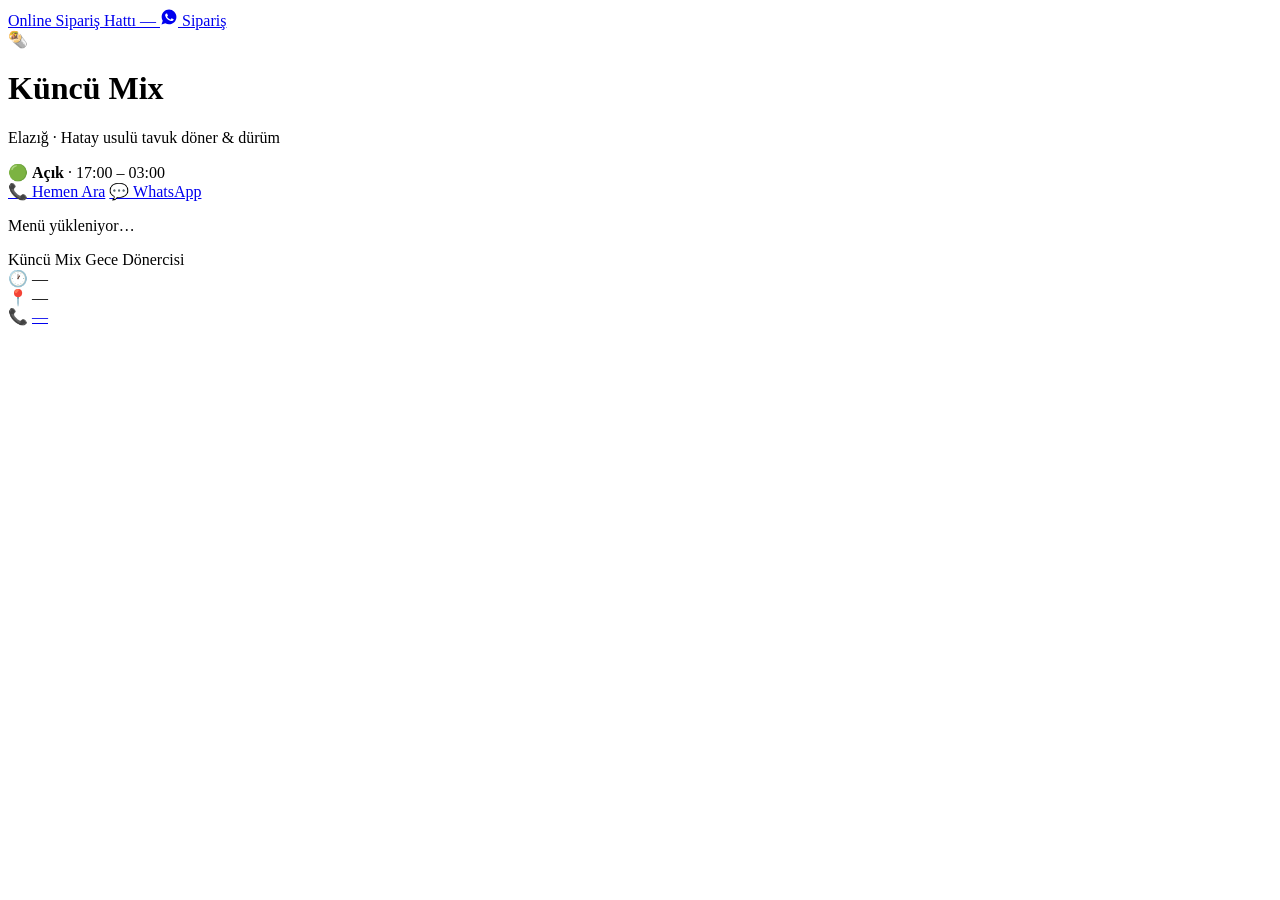
==== index.html @ 22d27f3a "upload index.html" ====
<!DOCTYPE html>
<html lang="tr">
<head>
  <meta charset="UTF-8" />
  <meta name="viewport" content="width=device-width, initial-scale=1, viewport-fit=cover" />
  <meta name="theme-color" content="#0f0d12" />
  <meta name="description" content="Küncü Mix Gece Dönercisi Elazığ - Güncel menü, indirimli fiyatlar ve WhatsApp ile sipariş." />
  <meta property="og:title" content="Küncü Mix Gece Dönercisi" />
  <meta property="og:description" content="Elazığ · Hatay usulü tavuk döner & dürüm. Menü için QR'ı okutun." />
  <meta property="og:type" content="restaurant" />
  <title>Küncü Mix Gece Dönercisi · Menü</title>

  <link rel="icon" href="assets/logo.svg" type="image/svg+xml" />
  <link rel="apple-touch-icon" href="assets/logo.svg" />
  <link rel="stylesheet" href="style.css" />
</head>
<body>

  <!-- ONLINE SİPARİŞ HATTI -->
  <div class="orderline" id="orderLine">
    <a class="orderline__call" id="orderLineCall" href="#" aria-label="Sipariş hattını ara">
      <span class="orderline__pulse" aria-hidden="true"></span>
      <span class="orderline__text">
        <span class="orderline__label">Online Sipariş Hattı</span>
        <span class="orderline__num" id="orderLineNum">—</span>
      </span>
    </a>
    <a class="orderline__wa" id="orderLineWa" href="#" aria-label="WhatsApp ile sipariş ver">
      <svg viewBox="0 0 24 24" width="18" height="18" aria-hidden="true"><path fill="currentColor" d="M12.04 2C6.6 2 2.2 6.4 2.2 11.84c0 1.9.53 3.68 1.45 5.2L2 22l5.1-1.6a9.9 9.9 0 0 0 4.94 1.3h.01c5.43 0 9.84-4.4 9.84-9.84 0-2.63-1.02-5.1-2.88-6.96A9.77 9.77 0 0 0 12.04 2Zm5.8 14.06c-.24.68-1.42 1.3-1.96 1.35-.5.05-.96.24-3.25-.68-2.77-1.1-4.5-3.94-4.64-4.13-.14-.2-1.1-1.47-1.1-2.8s.7-1.98.94-2.25c.24-.27.53-.34.7-.34l.5.01c.16 0 .38-.06.6.46.24.55.8 1.94.86 2.08.07.14.11.3.02.49-.1.2-.15.32-.29.49-.14.17-.3.38-.42.5-.14.15-.29.3-.13.6.17.28.74 1.22 1.6 1.98 1.1.98 2.02 1.28 2.3 1.42.29.14.46.12.63-.07.17-.2.72-.84.91-1.13.19-.28.38-.23.64-.14.27.1 1.68.79 1.97.94.28.14.47.2.54.32.07.12.07.7-.17 1.38Z"/></svg>
      <span>Sipariş</span>
    </a>
  </div>

  <!-- HERO -->
  <header class="hero">
    <div class="logo-badge">🌯</div>
    <h1 id="brandName">Küncü Mix</h1>
    <p class="tagline" id="brandSubtitle">Elazığ · Hatay usulü tavuk döner &amp; dürüm</p>

    <div class="badges">
      <span class="badge open" id="badgeStatus">🟢 <b>Açık</b> · <span id="badgeHours">17:00 – 03:00</span></span>
      <a class="badge" id="badgeRating" href="#" target="_blank" rel="noopener" hidden title="Google yorumlarını gör"><span class="star">★</span> <b id="ratingVal">5.0</b> · <span id="ratingCount">12</span> değerlendirme <span class="badge__go">›</span></a>
      <span class="badge" id="badgeDelivery" hidden>🛵 <span id="deliveryText"></span></span>
    </div>

    <div class="cta-row">
      <a class="btn primary" id="heroCall" href="#"><span>📞</span> <span id="heroCallNum">Hemen Ara</span></a>
      <a class="btn" id="heroWa" href="#">💬 WhatsApp</a>
      <a class="btn" id="heroInstagram" href="#" target="_blank" rel="noopener" hidden>📸 Instagram</a>
    </div>
  </header>

  <!-- KAYMALI KATEGORİLER (ortada) -->
  <nav class="catnav" aria-label="Menü kategorileri">
    <div class="catnav__inner" id="catNav"></div>
  </nav>

  <!-- MENÜ -->
  <main class="menu" id="menuRoot">
    <div class="loading" id="loading">
      <div class="spinner"></div>
      <p>Menü yükleniyor…</p>
    </div>
  </main>

  <!-- FOOTER -->
  <footer class="site-footer">
    <div class="shop-logo" id="footerBrand">Küncü Mix Gece Dönercisi</div>
    <div class="fline" id="footerHours">🕐 <span id="footerHoursText">—</span></div>
    <div class="fline" id="footerAddress">📍 <span id="footerAddressText">—</span></div>
    <div class="fline" id="footerPhone">📞 <a id="footerPhoneLink" href="#">—</a></div>
    <div class="fline" id="footerInstagram" hidden>📸 <a id="footerInstagramLink" href="#" target="_blank" rel="noopener">Instagram</a></div>
    <div class="fline" id="footerReview" hidden><a class="btn" id="googleReviewBtn" href="#" target="_blank" rel="noopener"><span class="star">★</span> Bizi Google'da puanlayın</a></div>
    <div class="note" id="footerNotice"></div>
  </footer>

  <!-- ÜRÜN DETAYI -->
  <div class="sheet" id="detailSheet" hidden>
    <div class="sheet__backdrop" data-close-detail></div>
    <div class="sheet__panel" role="dialog" aria-modal="true" aria-labelledby="detailTitle">
      <div class="sheet__head">
        <h2 id="detailTitle">Ürün</h2>
        <button class="sheet__close" data-close-detail aria-label="Kapat">✕</button>
      </div>
      <div class="detail__img" id="detailImgWrap">🍽️</div>
      <p class="detail__desc" id="detailDesc"></p>
      <div class="detail__options" id="detailOptions" hidden></div>
      <div class="detail__price">
        <span class="price" id="detailPrice"></span>
        <span class="old" id="detailOld" hidden></span>
        <span class="disc" id="detailDisc" hidden>İNDİRİM</span>
      </div>
      <div class="detail__act" id="detailAct"></div>
    </div>
  </div>

  <!-- SEPET ÇUBUĞU -->
  <button class="cartbar" id="cartBar" hidden>
    <span class="cartbar__left">
      <span class="cartbar__count" id="cartCount">0</span>
      <span class="cartbar__label">ürün</span>
    </span>
    <span class="cartbar__total" id="cartTotal">0 TL</span>
    <span class="cartbar__cta">Sepeti Gör</span>
  </button>

  <!-- SEPET PANELİ -->
  <div class="sheet" id="cartSheet" hidden>
    <div class="sheet__backdrop" data-close-cart></div>
    <div class="sheet__panel" role="dialog" aria-modal="true" aria-labelledby="cartTitle">
      <div class="sheet__head">
        <h2 id="cartTitle">Sepetiniz</h2>
        <button class="sheet__close" data-close-cart aria-label="Kapat">✕</button>
      </div>

      <ul class="cart-list" id="cartList"></ul>

      <div class="sheet__foot">
        <div class="order-info">
          <p class="order-info__title">🛵 Teslimat Bilgileri</p>
          <label class="oi-label" for="custName">Ad Soyad <span class="oi-opt">(opsiyonel)</span></label>
          <input id="custName" class="oi-input" type="text" inputmode="text" autocomplete="name" placeholder="Adınız Soyadınız" />
          <label class="oi-label" for="custAddress">Teslimat Adresi</label>
          <textarea id="custAddress" class="oi-input" rows="2" autocomplete="street-address"
            placeholder="Mahalle, sokak, bina no, daire, kat, tarif..."></textarea>
        </div>

        <div class="pay">
          <p class="order-info__title">💳 Ödeme Yöntemi</p>
          <div class="pay__opts" id="payOpts">
            <button type="button" class="pay__opt" data-pay="Nakit / Havale-EFT">💵 Nakit / Havale-EFT</button>
            <button type="button" class="pay__opt" data-pay="Kredi Kartı">💳 Kredi Kartı</button>
          </div>
        </div>

        <div class="sheet__total">
          <span>Toplam</span>
          <strong id="cartGrandTotal">0 TL</strong>
        </div>
        <a class="btn btn--wa btn--block" id="orderWaBtn" href="#" target="_blank" rel="noopener">
          <svg viewBox="0 0 24 24" width="20" height="20" aria-hidden="true"><path fill="currentColor" d="M12.04 2C6.6 2 2.2 6.4 2.2 11.84c0 1.9.53 3.68 1.45 5.2L2 22l5.1-1.6a9.9 9.9 0 0 0 4.94 1.3h.01c5.43 0 9.84-4.4 9.84-9.84 0-2.63-1.02-5.1-2.88-6.96A9.77 9.77 0 0 0 12.04 2Zm5.8 14.06c-.24.68-1.42 1.3-1.96 1.35-.5.05-.96.24-3.25-.68-2.77-1.1-4.5-3.94-4.64-4.13-.14-.2-1.1-1.47-1.1-2.8s.7-1.98.94-2.25c.24-.27.53-.34.7-.34l.5.01c.16 0 .38-.06.6.46.24.55.8 1.94.86 2.08.07.14.11.3.02.49-.1.2-.15.32-.29.49-.14.17-.3.38-.42.5-.14.15-.29.3-.13.6.17.28.74 1.22 1.6 1.98 1.1.98 2.02 1.28 2.3 1.42.29.14.46.12.63-.07.17-.2.72-.84.91-1.13.19-.28.38-.23.64-.14.27.1 1.68.79 1.97.94.28.14.47.2.54.32.07.12.07.7-.17 1.38Z"/></svg>
          WhatsApp ile Sipariş Ver
        </a>
        <button class="btn btn--ghost btn--block" id="clearCartBtn" type="button">Sepeti Temizle</button>
      </div>
    </div>
  </div>

  <!-- TOAST -->
  <div class="toast" id="toast" hidden></div>

  <script src="script.js"></script>
</body>
</html>
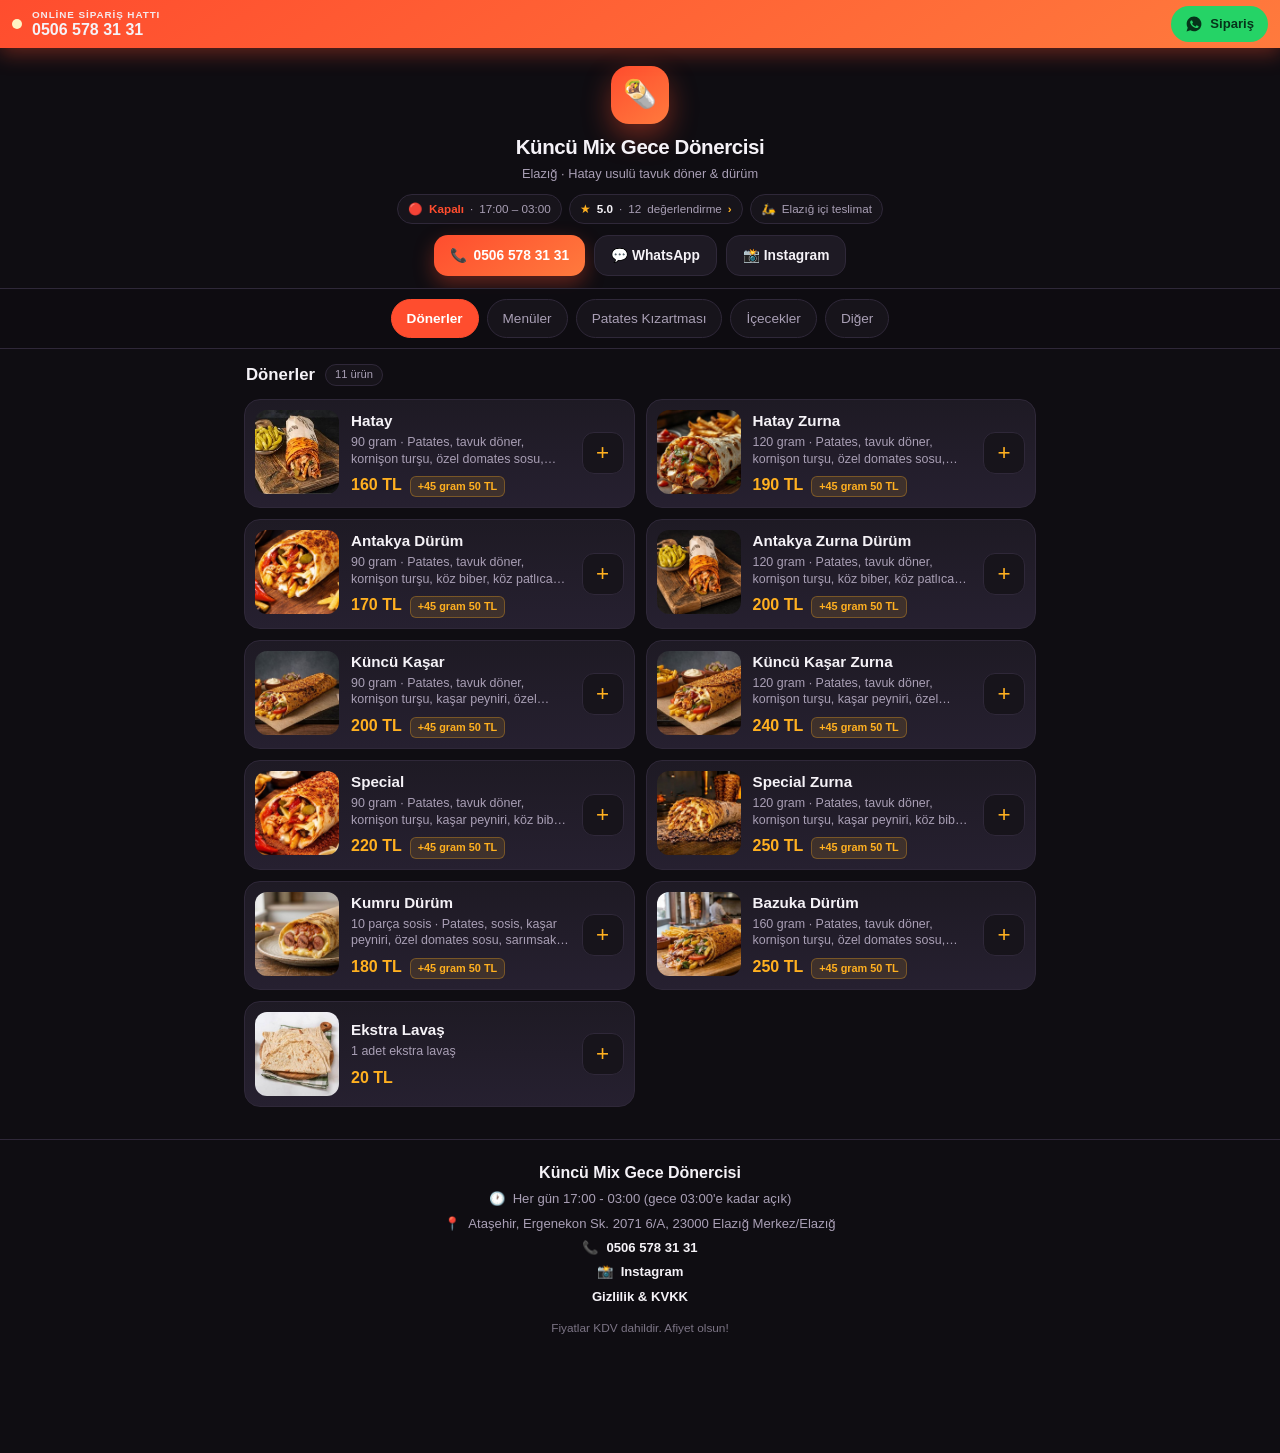
==== commit 9b5a669c: "upload index.html" ====
--- a/index.html
+++ b/index.html
@@ -71,6 +71,7 @@
     <div class="fline" id="footerPhone">📞 <a id="footerPhoneLink" href="#">—</a></div>
     <div class="fline" id="footerInstagram" hidden>📸 <a id="footerInstagramLink" href="#" target="_blank" rel="noopener">Instagram</a></div>
     <div class="fline" id="footerReview" hidden><a class="btn" id="googleReviewBtn" href="#" target="_blank" rel="noopener"><span class="star">★</span> Bizi Google'da puanlayın</a></div>
+    <div class="fline"><a href="gizlilik.html">Gizlilik &amp; KVKK</a></div>
     <div class="note" id="footerNotice"></div>
   </footer>
 
@@ -133,6 +134,8 @@
           </div>
         </div>
 
+        <p class="privacy-note">Bilgileriniz yalnızca siparişiniz için kullanılır. <a href="gizlilik.html" target="_blank" rel="noopener">Gizlilik &amp; KVKK</a></p>
+
         <div class="sheet__total">
           <span>Toplam</span>
           <strong id="cartGrandTotal">0 TL</strong>
--- a/style.css
+++ b/style.css
@@ -0,0 +1,352 @@
+/* ============================================================
+   Küncü Mix QR Menü — stil
+   Google Sites tasarımının kopyası + sipariş özellikleri
+   Palet: koyu mor-siyah tema, turuncu/amber vurgu, yeşil indirim
+   ============================================================ */
+
+:root {
+  --bg: #0f0d12;
+  --bg-soft: #17141b;
+  --card: #1e1a24;
+  --card-2: #262030;
+  --line: #2f2839;
+  --text: #f5f2f7;
+  --muted: #a99fb5;
+  --accent: #ff4d2e;
+  --accent-2: #ffb020;
+  --green: #37d67a;
+  --radius: 16px;
+
+  --wa: #25d366;
+  --wa-dark: #1da851;
+  --accent-grad: linear-gradient(145deg, #ff4d2e, #ff7a3d);
+
+  --orderline-h: 48px;
+  --topbar-h: 0px;
+  --catnav-h: 56px;
+  --safe-bottom: env(safe-area-inset-bottom, 0px);
+}
+
+* { box-sizing: border-box; -webkit-tap-highlight-color: transparent; }
+[hidden] { display: none !important; }
+
+html { scroll-behavior: smooth; }
+
+body {
+  margin: 0;
+  background: var(--bg);
+  color: var(--text);
+  line-height: 1.4;
+  font-family: -apple-system, BlinkMacSystemFont, "Segoe UI", Roboto, "Helvetica Neue", Arial, sans-serif;
+  -webkit-font-smoothing: antialiased;
+  padding-bottom: calc(90px + var(--safe-bottom));
+}
+
+img { display: block; max-width: 100%; }
+a { color: inherit; text-decoration: none; }
+button { font: inherit; color: inherit; cursor: pointer; }
+
+/* ---------- ONLINE SİPARİŞ HATTI ---------- */
+.orderline {
+  position: sticky;
+  top: 0;
+  z-index: 41;
+  height: var(--orderline-h);
+  display: flex;
+  align-items: center;
+  gap: 8px;
+  padding: 0 12px;
+  background: var(--accent-grad);
+  box-shadow: 0 6px 20px rgba(255, 77, 46, .35);
+}
+.orderline__call { display: flex; align-items: center; gap: 10px; flex: 1; min-width: 0; }
+.orderline__pulse { flex: none; width: 10px; height: 10px; border-radius: 50%; background: #fff3c4; animation: pulse 1.6s ease-out infinite; }
+@keyframes pulse {
+  0% { box-shadow: 0 0 0 0 rgba(255, 243, 196, .8); }
+  70% { box-shadow: 0 0 0 11px rgba(255, 243, 196, 0); }
+  100% { box-shadow: 0 0 0 0 rgba(255, 243, 196, 0); }
+}
+.orderline__text { display: flex; flex-direction: column; line-height: 1.12; min-width: 0; }
+.orderline__label { font-size: .62rem; font-weight: 700; letter-spacing: .9px; text-transform: uppercase; opacity: .95; }
+.orderline__num { font-size: 1rem; font-weight: 800; white-space: nowrap; }
+.orderline__wa {
+  flex: none;
+  display: inline-flex; align-items: center; gap: 7px;
+  padding: 9px 14px; border-radius: 999px;
+  background: var(--wa); color: #06331a; font-weight: 800; font-size: .82rem;
+}
+.orderline__wa:active { transform: scale(.96); }
+
+/* ---------- HERO ---------- */
+.hero { padding: 18px 16px 12px; text-align: center; }
+.logo-badge {
+  width: 58px; height: 58px; border-radius: 18px; margin: 0 auto 9px;
+  display: grid; place-items: center;
+  background: linear-gradient(145deg, var(--accent), #ff7a3d);
+  box-shadow: 0 12px 28px rgba(255, 77, 46, .4);
+  font-size: 27px;
+}
+.hero h1 { font-size: 1.28rem; margin: 0 0 3px; letter-spacing: -.4px; }
+.tagline { color: var(--muted); font-size: .8rem; margin: 0 0 11px; }
+
+.badges { display: flex; flex-wrap: wrap; gap: 7px; justify-content: center; margin-bottom: 11px; }
+.badge {
+  display: inline-flex; align-items: center; gap: 6px;
+  background: var(--bg-soft); border: 1px solid var(--line);
+  padding: 6px 10px; border-radius: 999px; font-size: .73rem; color: var(--muted);
+}
+.badge b { color: var(--text); font-weight: 600; }
+.badge.open b { color: var(--green); }
+.badge.closed b { color: var(--accent); }
+a.badge { cursor: pointer; }
+a.badge:active { transform: scale(.96); }
+.badge__go { color: var(--accent-2); font-weight: 800; }
+.star { color: var(--accent-2); }
+
+.cta-row { display: flex; gap: 9px; justify-content: center; flex-wrap: wrap; }
+.btn {
+  display: inline-flex; align-items: center; justify-content: center; gap: 7px;
+  padding: 10px 16px; border-radius: 14px; font-weight: 600; font-size: .86rem;
+  border: 1px solid var(--line); background: var(--card); color: var(--text);
+  transition: transform .12s ease, filter .2s ease;
+}
+.btn:active { transform: scale(.97); }
+.btn.primary { background: var(--accent-grad); border: none; box-shadow: 0 8px 20px rgba(255, 77, 46, .35); color: #fff; }
+.btn--block { width: 100%; }
+.btn--wa { background: var(--wa); color: #062b13; border: none; }
+.btn--ghost { background: transparent; color: var(--muted); margin-top: 8px; }
+
+/* ---------- KAYMALI KATEGORİLER (ortada) ---------- */
+.catnav {
+  position: sticky;
+  top: var(--orderline-h);
+  z-index: 35;
+  overflow-x: auto;
+  background: rgba(15, 13, 18, .96);
+  backdrop-filter: blur(10px);
+  -webkit-backdrop-filter: blur(10px);
+  border-top: 1px solid var(--line);
+  border-bottom: 1px solid var(--line);
+  scrollbar-width: none;
+}
+.catnav::-webkit-scrollbar { display: none; }
+.catnav__inner {
+  display: flex;
+  gap: 8px;
+  width: max-content;
+  margin: 0 auto;
+  padding: 10px 14px;
+  scroll-snap-type: x proximity;
+}
+.chip {
+  flex: 0 0 auto;
+  scroll-snap-align: center;
+  padding: 9px 15px;
+  border-radius: 999px;
+  background: var(--bg-soft);
+  border: 1px solid var(--line);
+  font-size: .85rem;
+  color: var(--muted);
+  white-space: nowrap;
+  transition: all .18s ease;
+}
+.chip.active { background: var(--accent); border-color: var(--accent); color: #fff; font-weight: 700; }
+
+/* ---------- MENÜ ---------- */
+.menu { padding: 14px 14px 8px; max-width: 760px; margin: 0 auto; scroll-margin-top: calc(var(--orderline-h) + var(--catnav-h)); }
+
+.cat-section { margin-bottom: 24px; scroll-margin-top: calc(var(--orderline-h) + var(--catnav-h) + 8px); }
+
+.sec-head { display: flex; align-items: center; gap: 10px; margin: 0 2px 12px; }
+.sec-head h2 { font-size: 1.05rem; margin: 0; }
+.sec-head .count {
+  font-size: .7rem; color: var(--muted);
+  background: var(--bg-soft); border: 1px solid var(--line);
+  border-radius: 999px; padding: 2px 9px;
+}
+
+.grid { display: grid; gap: 11px; grid-template-columns: 1fr; }
+
+.card {
+  display: flex;
+  gap: 12px;
+  align-items: stretch;
+  background: linear-gradient(180deg, var(--card), var(--card-2));
+  border: 1px solid var(--line);
+  border-radius: var(--radius);
+  padding: 10px;
+}
+.thumb {
+  flex: 0 0 84px; width: 84px; height: 84px;
+  border-radius: 12px; overflow: hidden;
+  background: var(--bg-soft);
+  display: grid; place-items: center; font-size: 1.5rem;
+}
+.thumb img { width: 100%; height: 100%; object-fit: cover; }
+
+.info { flex: 1; min-width: 0; display: flex; flex-direction: column; justify-content: center; }
+.name { font-weight: 650; font-size: .95rem; margin: 0 0 3px; }
+.desc {
+  color: var(--muted); font-size: .78rem; margin: 0 0 7px; line-height: 1.32;
+  display: -webkit-box; -webkit-line-clamp: 2; -webkit-box-orient: vertical; overflow: hidden;
+}
+.price-row { display: flex; align-items: baseline; gap: 8px; flex-wrap: wrap; }
+.price { font-weight: 700; font-size: 1rem; color: var(--accent-2); }
+.old { color: var(--muted); text-decoration: line-through; font-size: .78rem; }
+.disc { font-size: .66rem; font-weight: 700; color: #0f0d12; background: var(--green); padding: 2px 7px; border-radius: 999px; }
+.opt-hint {
+  font-size: .68rem; font-weight: 700; color: var(--accent-2);
+  background: rgba(255, 176, 32, .12); border: 1px solid rgba(255, 176, 32, .3);
+  padding: 2px 7px; border-radius: 6px; white-space: nowrap;
+}
+
+/* sipariş aksiyonu */
+.item__act { flex: none; align-self: center; display: flex; align-items: center; }
+.item__add {
+  width: 42px; height: 42px; border-radius: 12px;
+  border: 1px solid var(--line); background: var(--bg-soft);
+  color: var(--accent-2); font-size: 1.4rem; line-height: 1;
+  display: grid; place-items: center; transition: all .15s ease;
+}
+.item__add:active { transform: scale(.9); }
+.stepper {
+  display: inline-flex; align-items: center;
+  background: var(--bg-soft); border: 1px solid var(--accent);
+  border-radius: 12px; overflow: hidden;
+}
+.stepper button { width: 36px; height: 42px; border: 0; background: none; font-size: 1.25rem; font-weight: 700; color: var(--accent-2); }
+.stepper button:active { background: rgba(255, 77, 46, .18); }
+.stepper__val { min-width: 24px; text-align: center; font-weight: 800; }
+
+/* ---------- YÜKLENİYOR ---------- */
+.loading { display: grid; place-items: center; gap: 14px; padding: 60px 0; color: var(--muted); }
+.spinner { width: 34px; height: 34px; border: 3px solid var(--line); border-top-color: var(--accent); border-radius: 50%; animation: spin .8s linear infinite; }
+@keyframes spin { to { transform: rotate(360deg); } }
+
+/* ---------- SEPET ÇUBUĞU ---------- */
+.cartbar {
+  position: fixed; left: 50%; transform: translateX(-50%);
+  bottom: calc(14px + var(--safe-bottom)); z-index: 45;
+  width: min(680px, calc(100% - 24px));
+  display: flex; align-items: center; gap: 12px;
+  padding: 13px 16px; border: 0; border-radius: 999px;
+  background: var(--accent-grad); color: #fff;
+  box-shadow: 0 14px 34px rgba(255, 77, 46, .5);
+  animation: pop .22s ease;
+}
+@keyframes pop { from { transform: translateX(-50%) translateY(20px); opacity: 0; } }
+.cartbar__left { display: inline-flex; align-items: baseline; gap: 5px; }
+.cartbar__count { font-weight: 800; font-size: 1.05rem; }
+.cartbar__label { font-size: .8rem; opacity: .9; }
+.cartbar__total { margin-left: auto; font-weight: 800; font-size: 1.05rem; }
+.cartbar__cta { font-weight: 700; font-size: .85rem; background: rgba(0, 0, 0, .22); padding: 7px 13px; border-radius: 999px; }
+
+/* ---------- SEPET PANELİ ---------- */
+.sheet { position: fixed; inset: 0; z-index: 60; display: flex; align-items: flex-end; justify-content: center; }
+.sheet__backdrop { position: absolute; inset: 0; background: rgba(0, 0, 0, .6); backdrop-filter: blur(2px); animation: fade .2s ease; }
+@keyframes fade { from { opacity: 0; } }
+.sheet__panel {
+  position: relative; width: min(680px, 100%); max-height: 88vh; overflow-y: auto;
+  padding: 18px 16px calc(18px + var(--safe-bottom));
+  background: var(--bg-soft);
+  border-top-left-radius: 22px; border-top-right-radius: 22px;
+  border: 1px solid var(--line); border-bottom: 0;
+  animation: slideup .26s cubic-bezier(.2, .8, .2, 1);
+}
+@keyframes slideup { from { transform: translateY(100%); } }
+.sheet__head { display: flex; align-items: center; justify-content: space-between; margin-bottom: 12px; }
+.sheet__head h2 { margin: 0; font-size: 1.2rem; }
+.sheet__close { background: var(--card); border: 1px solid var(--line); width: 36px; height: 36px; border-radius: 10px; }
+.sheet__meta { margin: 0 0 12px; font-size: .82rem; color: var(--accent-2); font-weight: 600; }
+
+/* Teslimat bilgileri formu */
+.order-info { margin-bottom: 14px; }
+.order-info__title { margin: 0 0 4px; font-size: .92rem; font-weight: 700; }
+.oi-label { display: block; font-size: .74rem; color: var(--muted); margin: 10px 0 4px; }
+.oi-opt { opacity: .7; font-weight: 400; }
+.oi-input {
+  width: 100%; padding: 11px 13px;
+  border-radius: 11px; border: 1px solid var(--line);
+  background: var(--bg); color: var(--text);
+  font: inherit; font-size: .88rem; resize: vertical;
+}
+.oi-input:focus { outline: none; border-color: var(--accent); box-shadow: 0 0 0 3px rgba(255, 77, 46, .18); }
+.oi-input::placeholder { color: var(--muted); opacity: .55; }
+
+/* Ödeme yöntemi */
+.pay { margin-bottom: 14px; }
+.pay__opts { display: flex; gap: 8px; margin-top: 6px; }
+.pay__opt {
+  flex: 1; padding: 11px 10px; border-radius: 11px;
+  border: 1px solid var(--line); background: var(--bg); color: var(--muted);
+  font-weight: 600; font-size: .8rem; line-height: 1.2; text-align: center; white-space: normal;
+  display: inline-flex; align-items: center; justify-content: center; gap: 7px;
+  transition: all .15s ease;
+}
+.pay__opt.is-active { border-color: var(--accent); background: rgba(255, 77, 46, .16); color: var(--text); }
+
+.cart-list { list-style: none; margin: 0 0 16px; padding: 0; display: grid; gap: 10px; }
+.cart-row { display: flex; align-items: center; gap: 12px; padding: 12px; background: var(--card); border: 1px solid var(--line); border-radius: 12px; }
+.cart-row__info { flex: 1; min-width: 0; }
+.cart-row__name { font-weight: 600; font-size: .92rem; }
+.cart-row__price { font-size: .8rem; color: var(--muted); margin-top: 2px; }
+.qty { display: inline-flex; align-items: center; gap: 2px; background: var(--bg-soft); border: 1px solid var(--line); border-radius: 10px; }
+.qty button { width: 34px; height: 34px; border: 0; background: none; font-size: 1.15rem; color: var(--accent-2); }
+.qty span { min-width: 24px; text-align: center; font-weight: 700; }
+.cart-empty { text-align: center; color: var(--muted); padding: 26px 0; }
+
+.sheet__foot { border-top: 1px solid var(--line); padding-top: 14px; }
+.sheet__total { display: flex; justify-content: space-between; align-items: baseline; margin-bottom: 12px; }
+.sheet__total span { color: var(--muted); }
+.sheet__total strong { font-size: 1.3rem; color: var(--accent-2); }
+
+/* ---------- ÜRÜN DETAY PANELİ ---------- */
+.detail__img {
+  width: 100%; aspect-ratio: 16 / 10;
+  border-radius: 14px; overflow: hidden;
+  background: var(--bg); border: 1px solid var(--line);
+  display: grid; place-items: center; font-size: 3rem; margin-bottom: 12px;
+}
+.detail__img img { width: 100%; height: 100%; object-fit: cover; }
+.detail__desc { color: var(--muted); font-size: .88rem; line-height: 1.5; margin: 0 0 12px; }
+.detail__options { display: flex; flex-wrap: wrap; gap: 8px; margin: 0 0 14px; }
+.opt {
+  padding: 9px 13px; border-radius: 10px;
+  border: 1px solid var(--line); background: var(--bg); color: var(--muted);
+  font-size: .85rem; font-weight: 600;
+  display: inline-flex; align-items: center; gap: 7px;
+  transition: all .15s ease;
+}
+.opt.active { border-color: var(--accent); background: rgba(255, 77, 46, .16); color: var(--text); }
+.opt span { color: var(--accent-2); font-weight: 800; }.detail__price { display: flex; align-items: baseline; gap: 10px; flex-wrap: wrap; margin-bottom: 16px; }
+.detail__price .price { font-size: 1.4rem; }
+.detail__act { display: flex; }
+.detail__act .stepper { width: 100%; justify-content: space-between; }
+.detail__act .stepper button { flex: 1; height: 48px; font-size: 1.4rem; }
+.detail__act .stepper__val { font-size: 1rem; }
+
+/* ---------- FOOTER ---------- */
+.site-footer {
+  padding: 22px 16px 26px; text-align: center;
+  border-top: 1px solid var(--line); color: var(--muted); font-size: .82rem; background: var(--bg);
+}
+.site-footer .shop-logo { font-size: 1rem; color: var(--text); font-weight: 700; margin-bottom: 6px; }
+.site-footer .fline { margin: 6px 0; display: flex; gap: 8px; align-items: center; justify-content: center; flex-wrap: wrap; }
+.site-footer a { color: var(--text); font-weight: 600; }
+.site-footer .btn { color: var(--text); }
+.site-footer .note { margin-top: 14px; opacity: .7; font-size: .74rem; line-height: 1.4; }
+
+/* ---------- TOAST ---------- */
+.toast {
+  position: fixed; left: 50%; bottom: calc(88px + var(--safe-bottom)); transform: translateX(-50%);
+  z-index: 70; padding: 11px 18px; border-radius: 999px;
+  background: var(--card-2); border: 1px solid var(--line); color: var(--text);
+  font-size: .85rem; font-weight: 600; box-shadow: 0 10px 30px rgba(0, 0, 0, .5);
+  animation: pop .2s ease;
+}
+
+/* ---------- MASAÜSTÜ ---------- */
+@media (min-width: 620px) {
+  .grid { grid-template-columns: 1fr 1fr; }
+  .menu { max-width: 820px; }
+}
